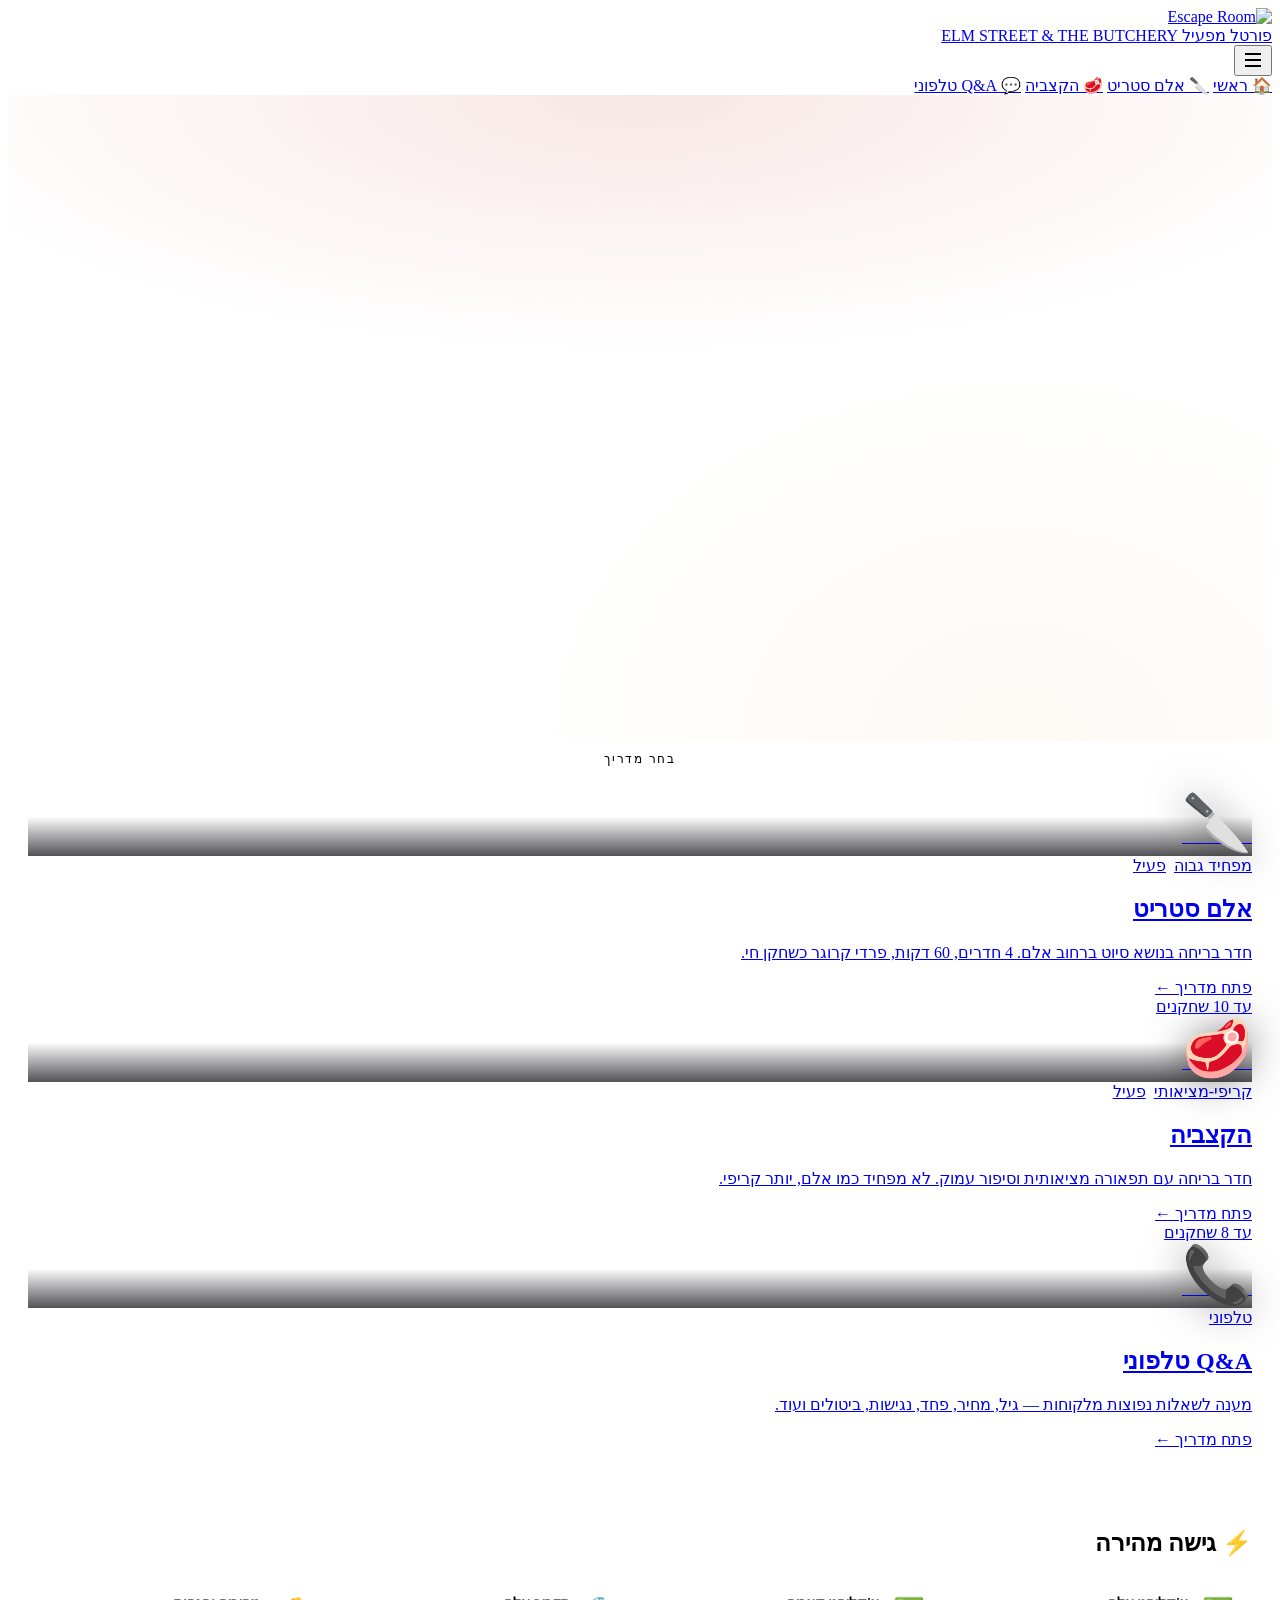
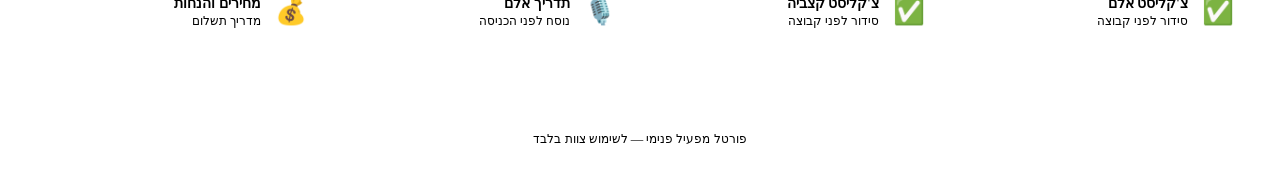
==== index.html @ 5ae2c10e "Add files via upload" ====
<!DOCTYPE html>
<html lang="he" dir="rtl">
<head>
  <meta charset="UTF-8">
  <meta name="viewport" content="width=device-width, initial-scale=1.0">
  <title>חדר בריחה | פורטל מפעיל</title>
  <link rel="stylesheet" href="css/style.css">
  <style>
    .hero {
      min-height: 55vh;
      display: flex;
      flex-direction: column;
      align-items: center;
      justify-content: center;
      text-align: center;
      padding: 60px 20px;
      position: relative;
      overflow: hidden;
    }

    .hero::before {
      content: '';
      position: absolute;
      inset: 0;
      background:
        radial-gradient(ellipse 60% 40% at 50% 0%, rgba(192,57,43,0.12), transparent),
        radial-gradient(ellipse 40% 60% at 80% 100%, rgba(201,168,76,0.06), transparent);
      pointer-events: none;
    }

    .hero__label {
      font-size: 0.7rem;
      letter-spacing: 0.2em;
      text-transform: uppercase;
      color: var(--red-vivid);
      font-weight: 600;
      margin-bottom: 18px;
      opacity: 0;
      animation: fadeIn 0.6s 0.1s ease both;
    }

    .hero__title {
      font-size: clamp(2.5rem, 8vw, 5rem);
      font-weight: 900;
      line-height: 1.05;
      margin-bottom: 16px;
      opacity: 0;
      animation: fadeIn 0.6s 0.2s ease both;
    }

    .hero__title .line2 {
      color: var(--red-vivid);
      text-shadow: 0 0 60px rgba(192,57,43,0.5), 0 0 120px rgba(192,57,43,0.2);
      animation: flicker 8s infinite 3s;
    }

    .hero__sub {
      font-size: 0.95rem;
      color: var(--text-secondary);
      max-width: 440px;
      margin: 0 auto 36px;
      line-height: 1.7;
      opacity: 0;
      animation: fadeIn 0.6s 0.3s ease both;
    }

    .hero__stats {
      display: flex;
      gap: 32px;
      justify-content: center;
      flex-wrap: wrap;
      opacity: 0;
      animation: fadeIn 0.6s 0.4s ease both;
    }

    .stat {
      text-align: center;
    }

    .stat__num {
      font-size: 1.8rem;
      font-weight: 900;
      color: var(--text-primary);
      line-height: 1;
    }

    .stat__num .accent { color: var(--red-vivid); }

    .stat__label {
      font-size: 0.72rem;
      color: var(--text-muted);
      margin-top: 4px;
      letter-spacing: 0.05em;
    }

    .divider-stat {
      width: 1px;
      height: 40px;
      background: var(--border-dark);
      align-self: center;
    }

    /* Room cards section */
    .rooms-section {
      padding: 0 20px 60px;
      position: relative;
      z-index: 1;
    }

    .rooms-label {
      text-align: center;
      font-size: 0.72rem;
      letter-spacing: 0.15em;
      text-transform: uppercase;
      color: var(--text-muted);
      margin-bottom: 24px;
    }

    .room-card__banner {
      position: relative;
    }

    .room-card__banner-emoji {
      font-size: 3.5rem;
      position: relative;
      z-index: 1;
      filter: drop-shadow(0 4px 20px rgba(0,0,0,0.5));
    }

    .room-card__banner::after {
      content: '';
      position: absolute;
      inset: 0;
      background: linear-gradient(to bottom, transparent 40%, rgba(10,10,15,0.7));
    }

    .room-card--elm:hover { box-shadow: 0 8px 40px rgba(192,57,43,0.25); }
    .room-card--katzia:hover { box-shadow: 0 8px 40px rgba(50,130,80,0.2); }
    .room-card--qa:hover { box-shadow: 0 8px 40px rgba(201,168,76,0.2); }

    .room-meta {
      display: flex;
      gap: 8px;
      flex-wrap: wrap;
      margin-bottom: 12px;
    }

    /* Quick access section */
    .quick-section {
      padding: 0 20px 60px;
      position: relative;
      z-index: 1;
    }

    .quick-grid {
      display: grid;
      grid-template-columns: repeat(auto-fit, minmax(220px, 1fr));
      gap: 12px;
    }

    .quick-card {
      background: var(--bg-card);
      border: 1px solid var(--border-dark);
      border-radius: var(--radius-md);
      padding: 18px;
      display: flex;
      align-items: center;
      gap: 14px;
      transition: var(--transition);
      text-decoration: none;
      color: inherit;
    }

    .quick-card:hover {
      border-color: var(--border-red);
      background: var(--bg-card-hover);
    }

    .quick-card__icon {
      font-size: 1.6rem;
      flex-shrink: 0;
    }

    .quick-card__title {
      font-size: 0.88rem;
      font-weight: 700;
      margin-bottom: 2px;
    }

    .quick-card__sub {
      font-size: 0.75rem;
      color: var(--text-muted);
    }
  </style>
</head>
<body>

<div class="scroll-progress"></div>

<!-- HEADER -->
<header class="site-header">
  <div class="header-inner">
    <a href="index.html" class="site-logo">
      <img src="logo.png" alt="Escape Room" class="site-logo__img">
      <div class="site-logo__text">
        <span class="site-logo__name">פורטל מפעיל</span>
        <span class="site-logo__sub">ELM STREET &amp; THE BUTCHERY</span>
      </div>
    </a>
    <button class="nav-toggle" aria-label="תפריט" aria-expanded="false">
      <svg width="22" height="22" fill="none" stroke="currentColor" stroke-width="2">
        <line x1="3" y1="6" x2="19" y2="6"/>
        <line x1="3" y1="12" x2="19" y2="12"/>
        <line x1="3" y1="18" x2="19" y2="18"/>
      </svg>
    </button>
    <nav class="site-nav">
      <a href="index.html" class="nav-link">🏠 ראשי</a>
      <a href="elm-street.html" class="nav-link">🔪 אלם סטריט</a>
      <a href="hakatzia.html" class="nav-link">🥩 הקצביה</a>
      <a href="qa.html" class="nav-link nav-link--qa">💬 Q&A טלפוני</a>
    </nav>
  </div>
</header>

<!-- HERO -->
<section class="hero">
  <div class="hero__label">פורטל תפעולי פנימי</div>
  <img src="logo.png" alt="Escape Room — Elm Street & The Butchery" style="height: 90px; width: auto; filter: invert(1) brightness(0.65); margin-bottom: 20px; animation: fadeIn 0.6s 0.15s ease both; opacity: 0;">
  <h1 class="hero__title">
    כל הכלים<br>
    <span class="line2">במקום אחד</span>
  </h1>
  <p class="hero__sub">מדריכי מפעיל, Q&A טלפוני, וצ'קליסטים לסידור חדר — הכל מוכן לפני כל משמרת.</p>
  <div class="hero__stats">
    <div class="stat">
      <div class="stat__num"><span class="accent">2</span></div>
      <div class="stat__label">חדרי בריחה</div>
    </div>
    <div class="divider-stat"></div>
    <div class="stat">
      <div class="stat__num"><span class="accent">60</span></div>
      <div class="stat__label">דקות למשחק</div>
    </div>
    <div class="divider-stat"></div>
    <div class="stat">
      <div class="stat__num"><span class="accent">4</span></div>
      <div class="stat__label">חדרים ב-escape</div>
    </div>
  </div>
</section>

<!-- ROOM CARDS -->
<section class="rooms-section">
  <div class="container">
    <p class="rooms-label">בחר מדריך</p>
    <div class="room-cards animate-stagger">

      <!-- ELM STREET -->
      <a href="elm-street.html" class="room-card room-card--elm">
        <div class="room-card__banner room-card__banner--elm">
          <span class="room-card__banner-emoji">🔪</span>
        </div>
        <div class="room-card__body">
          <div class="room-meta">
            <span class="badge badge--red">מפחיד גבוה</span>
            <span class="badge badge--green">פעיל</span>
          </div>
          <h2 class="room-card__title">אלם סטריט</h2>
          <p class="room-card__desc">חדר בריחה בנושא סיוט ברחוב אלם. 4 חדרים, 60 דקות, פרדי קרוגר כשחקן חי.</p>
          <div class="room-card__footer">
            <div class="room-card__cta">פתח מדריך ←</div>
            <span class="badge badge--red">עד 10 שחקנים</span>
          </div>
        </div>
      </a>

      <!-- HAKATZIA -->
      <a href="hakatzia.html" class="room-card room-card--katzia">
        <div class="room-card__banner room-card__banner--katzia">
          <span class="room-card__banner-emoji">🥩</span>
        </div>
        <div class="room-card__body">
          <div class="room-meta">
            <span class="badge badge--gold">קריפי-מציאותי</span>
            <span class="badge badge--green">פעיל</span>
          </div>
          <h2 class="room-card__title">הקצביה</h2>
          <p class="room-card__desc">חדר בריחה עם תפאורה מציאותית וסיפור עמוק. לא מפחיד כמו אלם, יותר קריפי.</p>
          <div class="room-card__footer">
            <div class="room-card__cta">פתח מדריך ←</div>
            <span class="badge badge--gold">עד 8 שחקנים</span>
          </div>
        </div>
      </a>

      <!-- Q&A -->
      <a href="qa.html" class="room-card room-card--qa">
        <div class="room-card__banner room-card__banner--qa">
          <span class="room-card__banner-emoji">📞</span>
        </div>
        <div class="room-card__body">
          <div class="room-meta">
            <span class="badge badge--gold">טלפוני</span>
          </div>
          <h2 class="room-card__title">Q&A טלפוני</h2>
          <p class="room-card__desc">מענה לשאלות נפוצות מלקוחות — גיל, מחיר, פחד, נגישות, ביטולים ועוד.</p>
          <div class="room-card__footer">
            <div class="room-card__cta" style="color: var(--gold);">פתח מדריך ←</div>
          </div>
        </div>
      </a>

    </div>
  </div>
</section>

<!-- QUICK ACCESS -->
<section class="quick-section">
  <div class="container">
    <h2 class="section-title"><span class="icon">⚡</span> גישה מהירה</h2>
    <div class="quick-grid animate-stagger">
      <a href="elm-street.html#checklist" class="quick-card">
        <span class="quick-card__icon">✅</span>
        <div>
          <div class="quick-card__title">צ'קליסט אלם</div>
          <div class="quick-card__sub">סידור לפני קבוצה</div>
        </div>
      </a>
      <a href="hakatzia.html#checklist" class="quick-card">
        <span class="quick-card__icon">✅</span>
        <div>
          <div class="quick-card__title">צ'קליסט קצביה</div>
          <div class="quick-card__sub">סידור לפני קבוצה</div>
        </div>
      </a>
      <a href="elm-street.html#briefing" class="quick-card">
        <span class="quick-card__icon">🎙️</span>
        <div>
          <div class="quick-card__title">תדריך אלם</div>
          <div class="quick-card__sub">נוסח לפני הכניסה</div>
        </div>
      </a>
      <a href="qa.html#pricing" class="quick-card">
        <span class="quick-card__icon">💰</span>
        <div>
          <div class="quick-card__title">מחירים והנחות</div>
          <div class="quick-card__sub">מדריך תשלום</div>
        </div>
      </a>
    </div>
  </div>
</section>

<!-- FOOTER -->
<footer style="text-align:center; padding: 24px; color: var(--text-muted); font-size: 0.78rem; border-top: 1px solid var(--border-dark); position:relative; z-index:1;">
  פורטל מפעיל פנימי — לשימוש צוות בלבד
</footer>

<script src="js/main.js"></script>
</body>
</html>
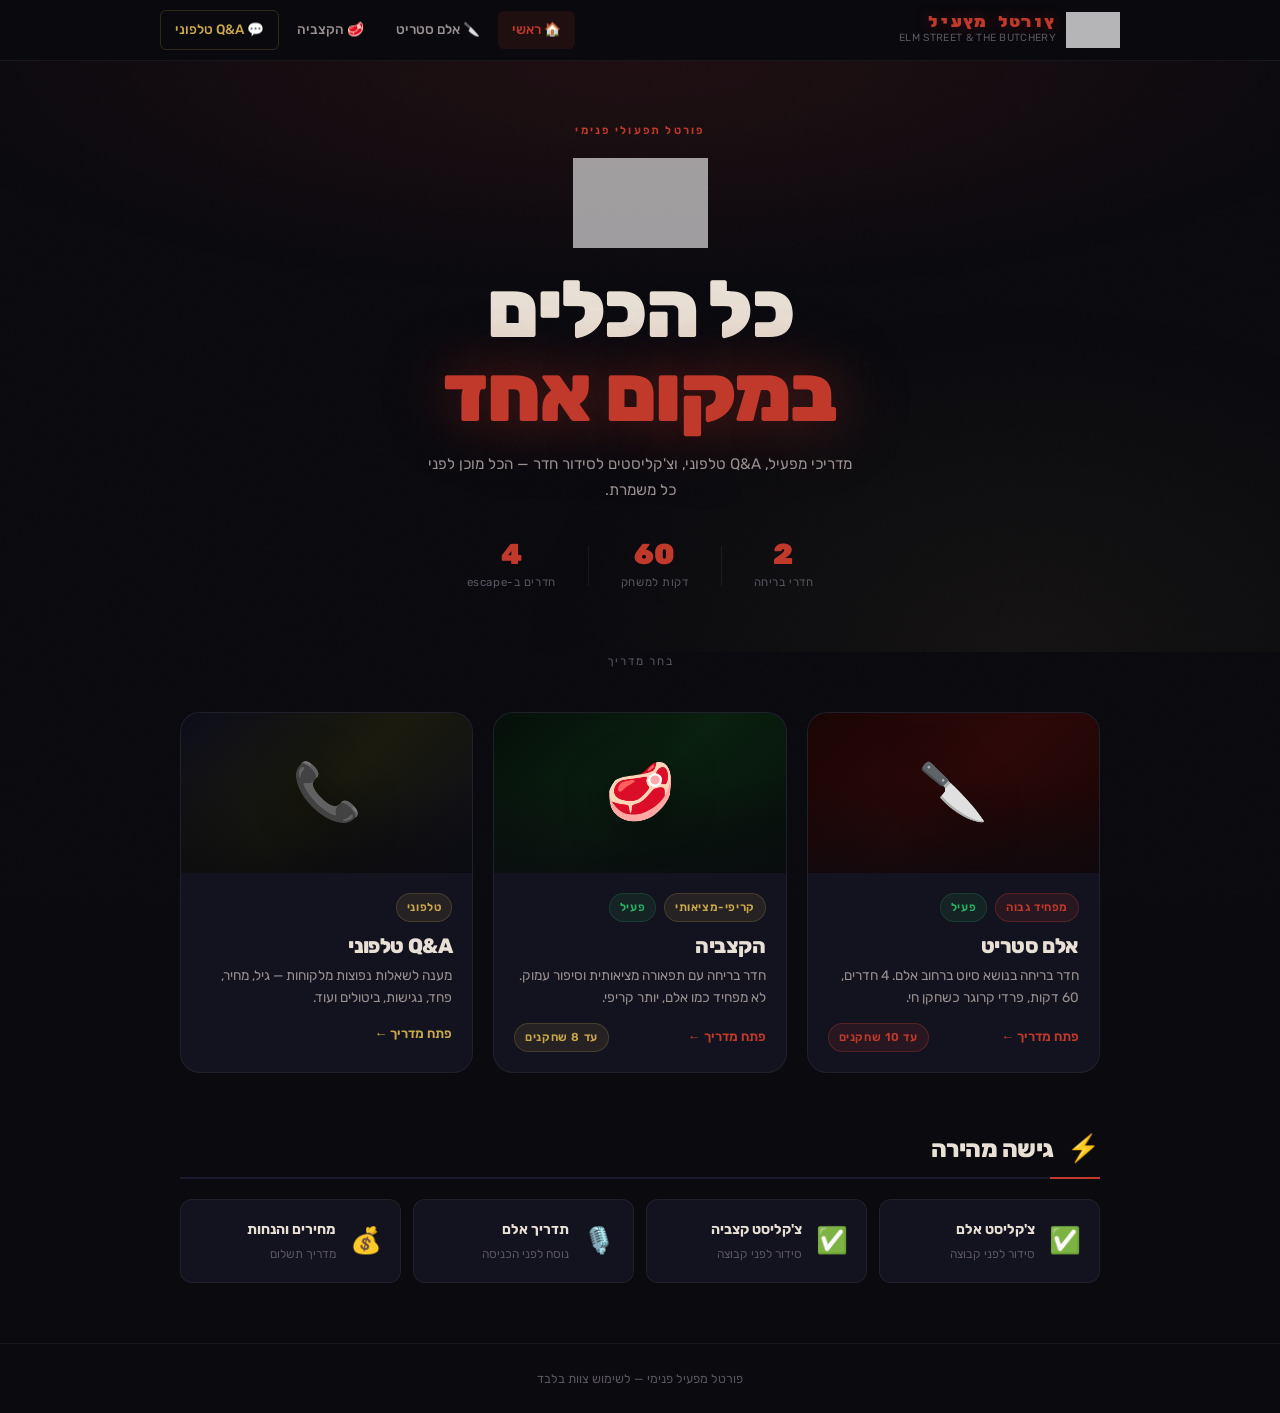
==== commit f6ee96e8: "Update index.html" ====
--- a/index.html
+++ b/index.html
@@ -226,7 +226,7 @@
 <!-- HERO -->
 <section class="hero">
   <div class="hero__label">פורטל תפעולי פנימי</div>
-  <img src="logo.png" alt="Escape Room — Elm Street & The Butchery" style="height: 90px; width: auto; filter: invert(1) brightness(0.65); margin-bottom: 20px; animation: fadeIn 0.6s 0.15s ease both; opacity: 0;">
+  <img src="logo.png" alt="Escape Room — Elm Street & The Butchery" style="height: 90px; width: auto; filter: brightness(0) invert(1) opacity(0.6); margin-bottom: 20px; animation: fadeIn 0.6s 0.15s ease both; opacity: 0;">
   <h1 class="hero__title">
     כל הכלים<br>
     <span class="line2">במקום אחד</span>
--- a/css/style.css
+++ b/css/style.css
@@ -0,0 +1,916 @@
+/* ============================================
+   ESCAPE ROOM - OPERATOR SITE
+   Dark Horror Theme | RTL Hebrew
+   ============================================ */
+
+@import url('https://fonts.googleapis.com/css2?family=Rubik:wght@300;400;500;600;700;900&family=Rubik+Mono+One&display=swap');
+
+/* ── VARIABLES ── */
+:root {
+  --bg-primary: #0a0a0f;
+  --bg-secondary: #0f0f1a;
+  --bg-card: #13131f;
+  --bg-card-hover: #1a1a2e;
+
+  --red-vivid: #c0392b;
+  --red-dark: #7b1c13;
+  --red-glow: rgba(192, 57, 43, 0.4);
+  --red-subtle: rgba(192, 57, 43, 0.12);
+
+  --gold: #c9a84c;
+  --gold-dark: #8a6d1e;
+  --gold-glow: rgba(201, 168, 76, 0.3);
+
+  --text-primary: #e8e0d5;
+  --text-secondary: #9a9090;
+  --text-muted: #5a5560;
+
+  --border-dark: rgba(255,255,255,0.06);
+  --border-red: rgba(192, 57, 43, 0.3);
+
+  --font-body: 'Rubik', 'Arial Hebrew', sans-serif;
+  --font-mono: 'Rubik Mono One', monospace;
+
+  --radius-sm: 6px;
+  --radius-md: 12px;
+  --radius-lg: 20px;
+
+  --shadow-card: 0 4px 24px rgba(0,0,0,0.5);
+  --shadow-red: 0 0 30px rgba(192, 57, 43, 0.25);
+  --shadow-gold: 0 0 20px rgba(201, 168, 76, 0.2);
+
+  --transition: 0.25s cubic-bezier(0.4, 0, 0.2, 1);
+}
+
+/* ── RESET ── */
+*, *::before, *::after { box-sizing: border-box; margin: 0; padding: 0; }
+
+html {
+  direction: rtl;
+  scroll-behavior: smooth;
+}
+
+body {
+  font-family: var(--font-body);
+  background: var(--bg-primary);
+  color: var(--text-primary);
+  line-height: 1.7;
+  min-height: 100vh;
+  overflow-x: hidden;
+}
+
+/* Noise texture overlay */
+body::before {
+  content: '';
+  position: fixed;
+  inset: 0;
+  background-image: url("data:image/svg+xml,%3Csvg viewBox='0 0 256 256' xmlns='http://www.w3.org/2000/svg'%3E%3Cfilter id='noise'%3E%3CfeTurbulence type='fractalNoise' baseFrequency='0.9' numOctaves='4' stitchTiles='stitch'/%3E%3C/filter%3E%3Crect width='100%25' height='100%25' filter='url(%23noise)' opacity='0.03'/%3E%3C/svg%3E");
+  pointer-events: none;
+  z-index: 0;
+  opacity: 0.4;
+}
+
+/* ── TYPOGRAPHY ── */
+h1, h2, h3, h4 {
+  font-family: var(--font-body);
+  font-weight: 900;
+  line-height: 1.2;
+  letter-spacing: -0.02em;
+}
+
+a {
+  color: inherit;
+  text-decoration: none;
+}
+
+/* ── SCROLLBAR ── */
+::-webkit-scrollbar { width: 5px; }
+::-webkit-scrollbar-track { background: var(--bg-secondary); }
+::-webkit-scrollbar-thumb { background: var(--red-dark); border-radius: 10px; }
+
+/* ── LAYOUT ── */
+.container {
+  max-width: 960px;
+  margin: 0 auto;
+  padding: 0 20px;
+  position: relative;
+  z-index: 1;
+}
+
+.container--wide {
+  max-width: 1200px;
+}
+
+/* ── SITE HEADER ── */
+.site-header {
+  background: rgba(10, 10, 15, 0.95);
+  backdrop-filter: blur(12px);
+  border-bottom: 1px solid var(--border-dark);
+  position: sticky;
+  top: 0;
+  z-index: 100;
+  padding: 0 20px;
+}
+
+.header-inner {
+  max-width: 960px;
+  margin: 0 auto;
+  display: flex;
+  align-items: center;
+  justify-content: space-between;
+  height: 60px;
+  gap: 20px;
+}
+
+.site-logo {
+  display: flex;
+  align-items: center;
+  gap: 10px;
+  white-space: nowrap;
+  flex-shrink: 0;
+  text-decoration: none;
+}
+
+.site-logo__img {
+  height: 36px;
+  width: auto;
+  filter: brightness(0) invert(1) opacity(0.7);
+  transition: var(--transition);
+}
+
+.site-logo:hover .site-logo__img {
+  filter: brightness(0) invert(1) opacity(1);
+}
+
+.site-logo__text {
+  display: flex;
+  flex-direction: column;
+  line-height: 1.2;
+}
+
+.site-logo__name {
+  font-family: var(--font-mono);
+  font-size: 0.82rem;
+  color: var(--red-vivid);
+  text-shadow: 0 0 16px var(--red-glow);
+  letter-spacing: 0.05em;
+}
+
+.site-logo__sub {
+  font-size: 0.65rem;
+  color: var(--text-muted);
+  font-weight: 400;
+  letter-spacing: 0.03em;
+}
+
+/* ── NAV ── */
+.site-nav {
+  display: flex;
+  gap: 4px;
+  align-items: center;
+}
+
+.nav-link {
+  padding: 7px 14px;
+  border-radius: var(--radius-sm);
+  font-size: 0.85rem;
+  font-weight: 500;
+  color: var(--text-secondary);
+  transition: var(--transition);
+  white-space: nowrap;
+}
+
+.nav-link:hover {
+  color: var(--text-primary);
+  background: var(--bg-card);
+}
+
+.nav-link.active {
+  color: var(--red-vivid);
+  background: var(--red-subtle);
+}
+
+.nav-link.nav-link--qa {
+  color: var(--gold);
+  border: 1px solid rgba(201, 168, 76, 0.2);
+}
+
+.nav-link.nav-link--qa:hover {
+  background: rgba(201, 168, 76, 0.1);
+}
+
+/* Mobile nav toggle */
+.nav-toggle {
+  display: none;
+  background: none;
+  border: none;
+  cursor: pointer;
+  color: var(--text-primary);
+  padding: 8px;
+}
+
+/* ── PAGE HERO ── */
+.page-hero {
+  padding: 60px 20px 40px;
+  text-align: center;
+  position: relative;
+  z-index: 1;
+}
+
+.page-hero__eyebrow {
+  font-size: 0.75rem;
+  font-weight: 600;
+  letter-spacing: 0.15em;
+  text-transform: uppercase;
+  color: var(--red-vivid);
+  margin-bottom: 12px;
+  opacity: 0.9;
+}
+
+.page-hero__title {
+  font-size: clamp(2rem, 6vw, 3.5rem);
+  font-weight: 900;
+  color: var(--text-primary);
+  margin-bottom: 12px;
+  text-shadow: 0 2px 20px rgba(0,0,0,0.5);
+}
+
+.page-hero__title .accent {
+  color: var(--red-vivid);
+  text-shadow: 0 0 30px var(--red-glow);
+}
+
+.page-hero__subtitle {
+  font-size: 1rem;
+  color: var(--text-secondary);
+  max-width: 500px;
+  margin: 0 auto;
+}
+
+/* ── CARDS ── */
+.card {
+  background: var(--bg-card);
+  border: 1px solid var(--border-dark);
+  border-radius: var(--radius-lg);
+  padding: 24px;
+  transition: var(--transition);
+  position: relative;
+  overflow: hidden;
+}
+
+.card::before {
+  content: '';
+  position: absolute;
+  inset: 0;
+  background: linear-gradient(135deg, rgba(255,255,255,0.02), transparent);
+  pointer-events: none;
+}
+
+.card:hover {
+  border-color: var(--border-red);
+  box-shadow: var(--shadow-card);
+  transform: translateY(-2px);
+}
+
+.card--red {
+  border-color: var(--border-red);
+  background: linear-gradient(135deg, rgba(192, 57, 43, 0.08), var(--bg-card));
+}
+
+.card--gold {
+  border-color: rgba(201, 168, 76, 0.25);
+  background: linear-gradient(135deg, rgba(201, 168, 76, 0.06), var(--bg-card));
+}
+
+/* ── BADGE / PILL ── */
+.badge {
+  display: inline-flex;
+  align-items: center;
+  gap: 6px;
+  padding: 4px 10px;
+  border-radius: 20px;
+  font-size: 0.72rem;
+  font-weight: 600;
+  letter-spacing: 0.05em;
+}
+
+.badge--red {
+  background: var(--red-subtle);
+  color: var(--red-vivid);
+  border: 1px solid var(--border-red);
+}
+
+.badge--gold {
+  background: rgba(201, 168, 76, 0.1);
+  color: var(--gold);
+  border: 1px solid rgba(201, 168, 76, 0.2);
+}
+
+.badge--green {
+  background: rgba(39, 174, 96, 0.1);
+  color: #27ae60;
+  border: 1px solid rgba(39, 174, 96, 0.2);
+}
+
+/* ── SECTION HEADING ── */
+.section-title {
+  font-size: 1.5rem;
+  font-weight: 800;
+  color: var(--text-primary);
+  margin-bottom: 20px;
+  padding-bottom: 12px;
+  border-bottom: 2px solid var(--bg-card-hover);
+  position: relative;
+}
+
+.section-title::after {
+  content: '';
+  position: absolute;
+  bottom: -2px;
+  right: 0;
+  width: 50px;
+  height: 2px;
+  background: var(--red-vivid);
+}
+
+.section-title .icon {
+  margin-left: 10px;
+  font-size: 1.1em;
+}
+
+/* ── STEP / MISSION LIST ── */
+.steps {
+  display: flex;
+  flex-direction: column;
+  gap: 14px;
+}
+
+.step {
+  display: flex;
+  gap: 16px;
+  align-items: flex-start;
+  padding: 16px 18px;
+  background: var(--bg-card);
+  border: 1px solid var(--border-dark);
+  border-radius: var(--radius-md);
+  transition: var(--transition);
+}
+
+.step:hover {
+  border-color: var(--border-red);
+  background: var(--bg-card-hover);
+}
+
+.step__num {
+  flex-shrink: 0;
+  width: 32px;
+  height: 32px;
+  border-radius: 50%;
+  background: var(--red-dark);
+  color: var(--text-primary);
+  font-size: 0.8rem;
+  font-weight: 700;
+  display: flex;
+  align-items: center;
+  justify-content: center;
+  border: 1px solid var(--border-red);
+}
+
+.step__content { flex: 1; }
+
+.step__title {
+  font-weight: 700;
+  font-size: 0.95rem;
+  margin-bottom: 4px;
+  color: var(--text-primary);
+}
+
+.step__desc {
+  font-size: 0.88rem;
+  color: var(--text-secondary);
+  line-height: 1.6;
+}
+
+.step__code {
+  display: inline-block;
+  background: var(--red-dark);
+  color: #fff;
+  font-family: monospace;
+  font-size: 1.1rem;
+  font-weight: 700;
+  padding: 2px 10px;
+  border-radius: 4px;
+  margin-top: 6px;
+  letter-spacing: 0.15em;
+}
+
+/* ── RULE LIST ── */
+.rules {
+  display: flex;
+  flex-direction: column;
+  gap: 10px;
+  counter-reset: rule-counter;
+}
+
+.rule {
+  display: flex;
+  gap: 14px;
+  padding: 14px 16px;
+  background: var(--bg-card);
+  border-radius: var(--radius-md);
+  border: 1px solid var(--border-dark);
+  font-size: 0.9rem;
+  color: var(--text-secondary);
+  line-height: 1.6;
+  transition: var(--transition);
+}
+
+.rule:hover {
+  color: var(--text-primary);
+  border-color: var(--border-red);
+}
+
+.rule__icon {
+  flex-shrink: 0;
+  font-size: 1.1rem;
+  margin-top: 1px;
+}
+
+/* ── QA ACCORDION ── */
+.qa-list {
+  display: flex;
+  flex-direction: column;
+  gap: 8px;
+}
+
+.qa-item {
+  border: 1px solid var(--border-dark);
+  border-radius: var(--radius-md);
+  overflow: hidden;
+  transition: var(--transition);
+}
+
+.qa-item.open {
+  border-color: var(--border-red);
+  box-shadow: 0 0 20px rgba(192, 57, 43, 0.1);
+}
+
+.qa-question {
+  width: 100%;
+  background: var(--bg-card);
+  border: none;
+  color: var(--text-primary);
+  font-family: var(--font-body);
+  font-size: 0.95rem;
+  font-weight: 600;
+  padding: 16px 18px;
+  cursor: pointer;
+  text-align: right;
+  display: flex;
+  align-items: center;
+  justify-content: space-between;
+  gap: 12px;
+  transition: var(--transition);
+  direction: rtl;
+}
+
+.qa-question:hover {
+  background: var(--bg-card-hover);
+}
+
+.qa-question .q-icon {
+  font-size: 1.1rem;
+  flex-shrink: 0;
+}
+
+.qa-question .q-arrow {
+  flex-shrink: 0;
+  font-size: 0.7rem;
+  transition: transform 0.3s ease;
+  color: var(--text-muted);
+  margin-right: auto;
+  margin-left: 0;
+}
+
+.qa-item.open .q-arrow {
+  transform: rotate(180deg);
+}
+
+.qa-answer {
+  max-height: 0;
+  overflow: hidden;
+  transition: max-height 0.35s cubic-bezier(0.4, 0, 0.2, 1);
+  background: var(--bg-secondary);
+}
+
+.qa-answer-inner {
+  padding: 16px 18px 18px;
+  font-size: 0.9rem;
+  color: var(--text-secondary);
+  line-height: 1.75;
+  border-top: 1px solid var(--border-dark);
+}
+
+.qa-answer-inner strong {
+  color: var(--red-vivid);
+}
+
+.qa-answer-inner .note {
+  display: flex;
+  gap: 8px;
+  margin-top: 10px;
+  padding: 10px 14px;
+  background: rgba(201, 168, 76, 0.07);
+  border-right: 3px solid var(--gold);
+  border-radius: 0 4px 4px 0;
+  font-size: 0.85rem;
+  color: var(--gold);
+}
+
+/* ── TIMING INDICATOR ── */
+.timing-bar {
+  display: flex;
+  align-items: center;
+  gap: 10px;
+  padding: 10px 16px;
+  background: rgba(201, 168, 76, 0.07);
+  border: 1px solid rgba(201, 168, 76, 0.2);
+  border-radius: var(--radius-md);
+  font-size: 0.85rem;
+  color: var(--gold);
+  font-weight: 600;
+  margin-bottom: 16px;
+}
+
+/* ── CHECKLIST ── */
+.checklist {
+  display: flex;
+  flex-direction: column;
+  gap: 8px;
+}
+
+.check-item {
+  display: flex;
+  align-items: center;
+  gap: 12px;
+  padding: 10px 14px;
+  background: var(--bg-card);
+  border: 1px solid var(--border-dark);
+  border-radius: var(--radius-sm);
+  font-size: 0.88rem;
+  color: var(--text-secondary);
+  cursor: pointer;
+  transition: var(--transition);
+  user-select: none;
+}
+
+.check-item:hover {
+  border-color: var(--border-red);
+  color: var(--text-primary);
+}
+
+.check-item.checked {
+  background: rgba(39, 174, 96, 0.08);
+  border-color: rgba(39, 174, 96, 0.25);
+  color: #4ec97e;
+  text-decoration: line-through;
+  opacity: 0.7;
+}
+
+.check-box {
+  width: 18px;
+  height: 18px;
+  border-radius: 4px;
+  border: 2px solid var(--text-muted);
+  flex-shrink: 0;
+  display: flex;
+  align-items: center;
+  justify-content: center;
+  font-size: 0.65rem;
+  transition: var(--transition);
+}
+
+.check-item.checked .check-box {
+  background: #27ae60;
+  border-color: #27ae60;
+}
+
+/* ── GRID LAYOUTS ── */
+.grid-2 {
+  display: grid;
+  grid-template-columns: repeat(2, 1fr);
+  gap: 16px;
+}
+
+.grid-3 {
+  display: grid;
+  grid-template-columns: repeat(3, 1fr);
+  gap: 16px;
+}
+
+/* ── SECTION SPACER ── */
+.section {
+  margin-bottom: 40px;
+}
+
+/* ── DIVIDER ── */
+.divider {
+  height: 1px;
+  background: linear-gradient(to left, transparent, var(--border-dark), transparent);
+  margin: 32px 0;
+}
+
+/* ── ALERT / HIGHLIGHT BOX ── */
+.alert {
+  padding: 14px 18px;
+  border-radius: var(--radius-md);
+  font-size: 0.88rem;
+  line-height: 1.65;
+  display: flex;
+  gap: 12px;
+  align-items: flex-start;
+}
+
+.alert--red {
+  background: rgba(192, 57, 43, 0.1);
+  border: 1px solid var(--border-red);
+  color: #e08070;
+  border-right: 4px solid var(--red-vivid);
+}
+
+.alert--gold {
+  background: rgba(201, 168, 76, 0.08);
+  border: 1px solid rgba(201, 168, 76, 0.2);
+  color: var(--gold);
+  border-right: 4px solid var(--gold);
+}
+
+/* ── INDEX ROOM CARDS ── */
+.room-cards {
+  display: grid;
+  grid-template-columns: repeat(auto-fit, minmax(280px, 1fr));
+  gap: 20px;
+  margin-top: 40px;
+}
+
+.room-card {
+  background: var(--bg-card);
+  border: 1px solid var(--border-dark);
+  border-radius: var(--radius-lg);
+  overflow: hidden;
+  transition: var(--transition);
+  cursor: pointer;
+  text-decoration: none;
+  color: inherit;
+  display: block;
+}
+
+.room-card:hover {
+  transform: translateY(-4px);
+  box-shadow: var(--shadow-red);
+  border-color: var(--border-red);
+}
+
+.room-card__banner {
+  height: 160px;
+  display: flex;
+  align-items: center;
+  justify-content: center;
+  font-size: 5rem;
+  position: relative;
+  overflow: hidden;
+}
+
+.room-card__banner--elm {
+  background: linear-gradient(135deg, #1a0505, #2d0808, #1a0505);
+}
+
+.room-card__banner--katzia {
+  background: linear-gradient(135deg, #05100a, #0a2010, #05100a);
+}
+
+.room-card__banner--qa {
+  background: linear-gradient(135deg, #0d0d1a, #1a1a0d, #0d0d1a);
+}
+
+.room-card__body {
+  padding: 20px;
+}
+
+.room-card__title {
+  font-size: 1.3rem;
+  font-weight: 800;
+  margin-bottom: 6px;
+}
+
+.room-card__desc {
+  font-size: 0.85rem;
+  color: var(--text-secondary);
+  margin-bottom: 14px;
+  line-height: 1.6;
+}
+
+.room-card__footer {
+  display: flex;
+  align-items: center;
+  justify-content: space-between;
+}
+
+.room-card__cta {
+  font-size: 0.82rem;
+  font-weight: 600;
+  color: var(--red-vivid);
+  display: flex;
+  align-items: center;
+  gap: 5px;
+}
+
+/* ── SCROLL PROGRESS ── */
+.scroll-progress {
+  position: fixed;
+  top: 60px;
+  right: 0;
+  left: 0;
+  height: 2px;
+  background: var(--red-dark);
+  transform-origin: right;
+  transform: scaleX(0);
+  z-index: 99;
+  transition: transform 0.1s linear;
+}
+
+/* ── SEARCH (Q&A) ── */
+.search-box {
+  position: relative;
+  margin-bottom: 24px;
+}
+
+.search-input {
+  width: 100%;
+  padding: 14px 48px 14px 18px;
+  background: var(--bg-card);
+  border: 1px solid var(--border-dark);
+  border-radius: var(--radius-md);
+  color: var(--text-primary);
+  font-family: var(--font-body);
+  font-size: 0.95rem;
+  direction: rtl;
+  transition: var(--transition);
+}
+
+.search-input:focus {
+  outline: none;
+  border-color: var(--border-red);
+  box-shadow: 0 0 0 3px rgba(192, 57, 43, 0.1);
+}
+
+.search-input::placeholder { color: var(--text-muted); }
+
+.search-icon {
+  position: absolute;
+  right: 16px;
+  top: 50%;
+  transform: translateY(-50%);
+  color: var(--text-muted);
+  font-size: 1rem;
+  pointer-events: none;
+}
+
+/* ── CATEGORY FILTER TABS ── */
+.filter-tabs {
+  display: flex;
+  gap: 8px;
+  flex-wrap: wrap;
+  margin-bottom: 24px;
+}
+
+.filter-tab {
+  padding: 6px 14px;
+  border-radius: 20px;
+  font-size: 0.82rem;
+  font-weight: 600;
+  border: 1px solid var(--border-dark);
+  background: var(--bg-card);
+  color: var(--text-secondary);
+  cursor: pointer;
+  transition: var(--transition);
+}
+
+.filter-tab:hover { color: var(--text-primary); }
+
+.filter-tab.active {
+  background: var(--red-subtle);
+  border-color: var(--border-red);
+  color: var(--red-vivid);
+}
+
+/* ── SECTION TABS (page internal) ── */
+.page-tabs {
+  display: flex;
+  gap: 4px;
+  border-bottom: 1px solid var(--border-dark);
+  margin-bottom: 28px;
+  overflow-x: auto;
+  -webkit-overflow-scrolling: touch;
+}
+
+.page-tab {
+  padding: 10px 18px;
+  font-size: 0.88rem;
+  font-weight: 600;
+  color: var(--text-secondary);
+  border-bottom: 2px solid transparent;
+  cursor: pointer;
+  transition: var(--transition);
+  white-space: nowrap;
+  flex-shrink: 0;
+  background: none;
+  border-top: none;
+  border-left: none;
+  border-right: none;
+  font-family: var(--font-body);
+}
+
+.page-tab:hover { color: var(--text-primary); }
+
+.page-tab.active {
+  color: var(--red-vivid);
+  border-bottom-color: var(--red-vivid);
+}
+
+.tab-panel { display: none; }
+.tab-panel.active { display: block; }
+
+/* ── ANIMATIONS ── */
+@keyframes fadeIn {
+  from { opacity: 0; transform: translateY(16px); }
+  to   { opacity: 1; transform: translateY(0); }
+}
+
+@keyframes pulse-red {
+  0%, 100% { box-shadow: 0 0 0 0 var(--red-glow); }
+  50%       { box-shadow: 0 0 0 8px transparent; }
+}
+
+@keyframes flicker {
+  0%, 95%, 100% { opacity: 1; }
+  96%            { opacity: 0.7; }
+  97%            { opacity: 1; }
+  98%            { opacity: 0.4; }
+}
+
+.animate-in {
+  animation: fadeIn 0.5s ease both;
+}
+
+.animate-stagger > * {
+  animation: fadeIn 0.4s ease both;
+}
+
+.animate-stagger > *:nth-child(1) { animation-delay: 0.05s; }
+.animate-stagger > *:nth-child(2) { animation-delay: 0.1s; }
+.animate-stagger > *:nth-child(3) { animation-delay: 0.15s; }
+.animate-stagger > *:nth-child(4) { animation-delay: 0.2s; }
+.animate-stagger > *:nth-child(5) { animation-delay: 0.25s; }
+.animate-stagger > *:nth-child(6) { animation-delay: 0.3s; }
+.animate-stagger > *:nth-child(7) { animation-delay: 0.35s; }
+.animate-stagger > *:nth-child(8) { animation-delay: 0.4s; }
+
+/* ── RESPONSIVE ── */
+@media (max-width: 768px) {
+  .grid-2, .grid-3 {
+    grid-template-columns: 1fr;
+  }
+
+  .site-nav {
+    display: none;
+    position: absolute;
+    top: 60px;
+    right: 0;
+    left: 0;
+    flex-direction: column;
+    background: rgba(10, 10, 15, 0.98);
+    backdrop-filter: blur(16px);
+    padding: 12px;
+    border-bottom: 1px solid var(--border-dark);
+    gap: 4px;
+  }
+
+  .site-nav.open { display: flex; }
+
+  .nav-toggle { display: flex; }
+
+  .nav-link { width: 100%; }
+
+  .header-inner { position: relative; }
+
+  .page-hero { padding: 40px 20px 30px; }
+
+  .room-cards { grid-template-columns: 1fr; }
+}
+
+@media (max-width: 480px) {
+  .filter-tabs { gap: 6px; }
+  .card { padding: 18px; }
+  .step { padding: 12px 14px; }
+}
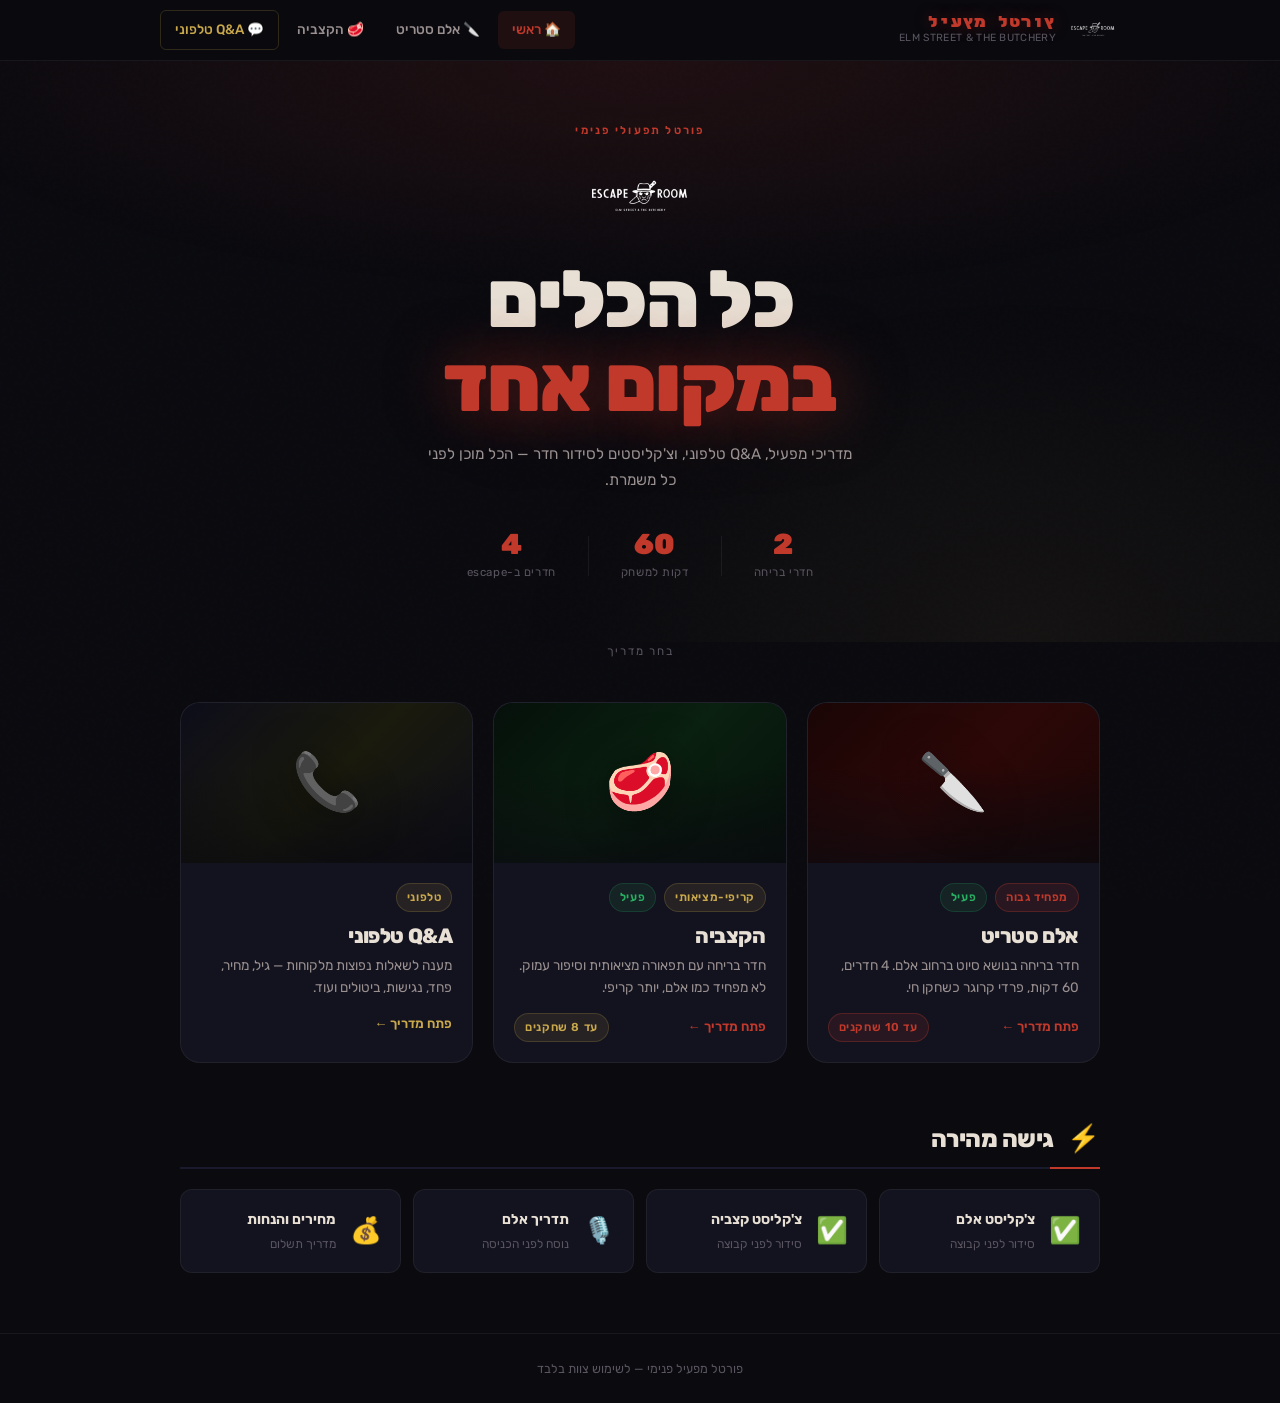
==== commit e5ed080c: "Update index.html" ====
--- a/index.html
+++ b/index.html
@@ -37,6 +37,16 @@
       margin-bottom: 18px;
       opacity: 0;
       animation: fadeIn 0.6s 0.1s ease both;
+    }
+
+    .hero-logo {
+      height: 80px;
+      width: auto;
+      margin-bottom: 20px;
+      filter: brightness(0) invert(1);
+      opacity: 0;
+      animation: fadeIn 0.6s 0.15s ease both;
+      animation-fill-mode: both;
     }
 
     .hero__title {
@@ -226,7 +236,7 @@
 <!-- HERO -->
 <section class="hero">
   <div class="hero__label">פורטל תפעולי פנימי</div>
-  <img src="logo.png" alt="Escape Room — Elm Street & The Butchery" style="height: 90px; width: auto; filter: brightness(0) invert(1) opacity(0.6); margin-bottom: 20px; animation: fadeIn 0.6s 0.15s ease both; opacity: 0;">
+  <img src="logo.png" alt="Escape Room — Elm Street & The Butchery" class="hero-logo">
   <h1 class="hero__title">
     כל הכלים<br>
     <span class="line2">במקום אחד</span>
